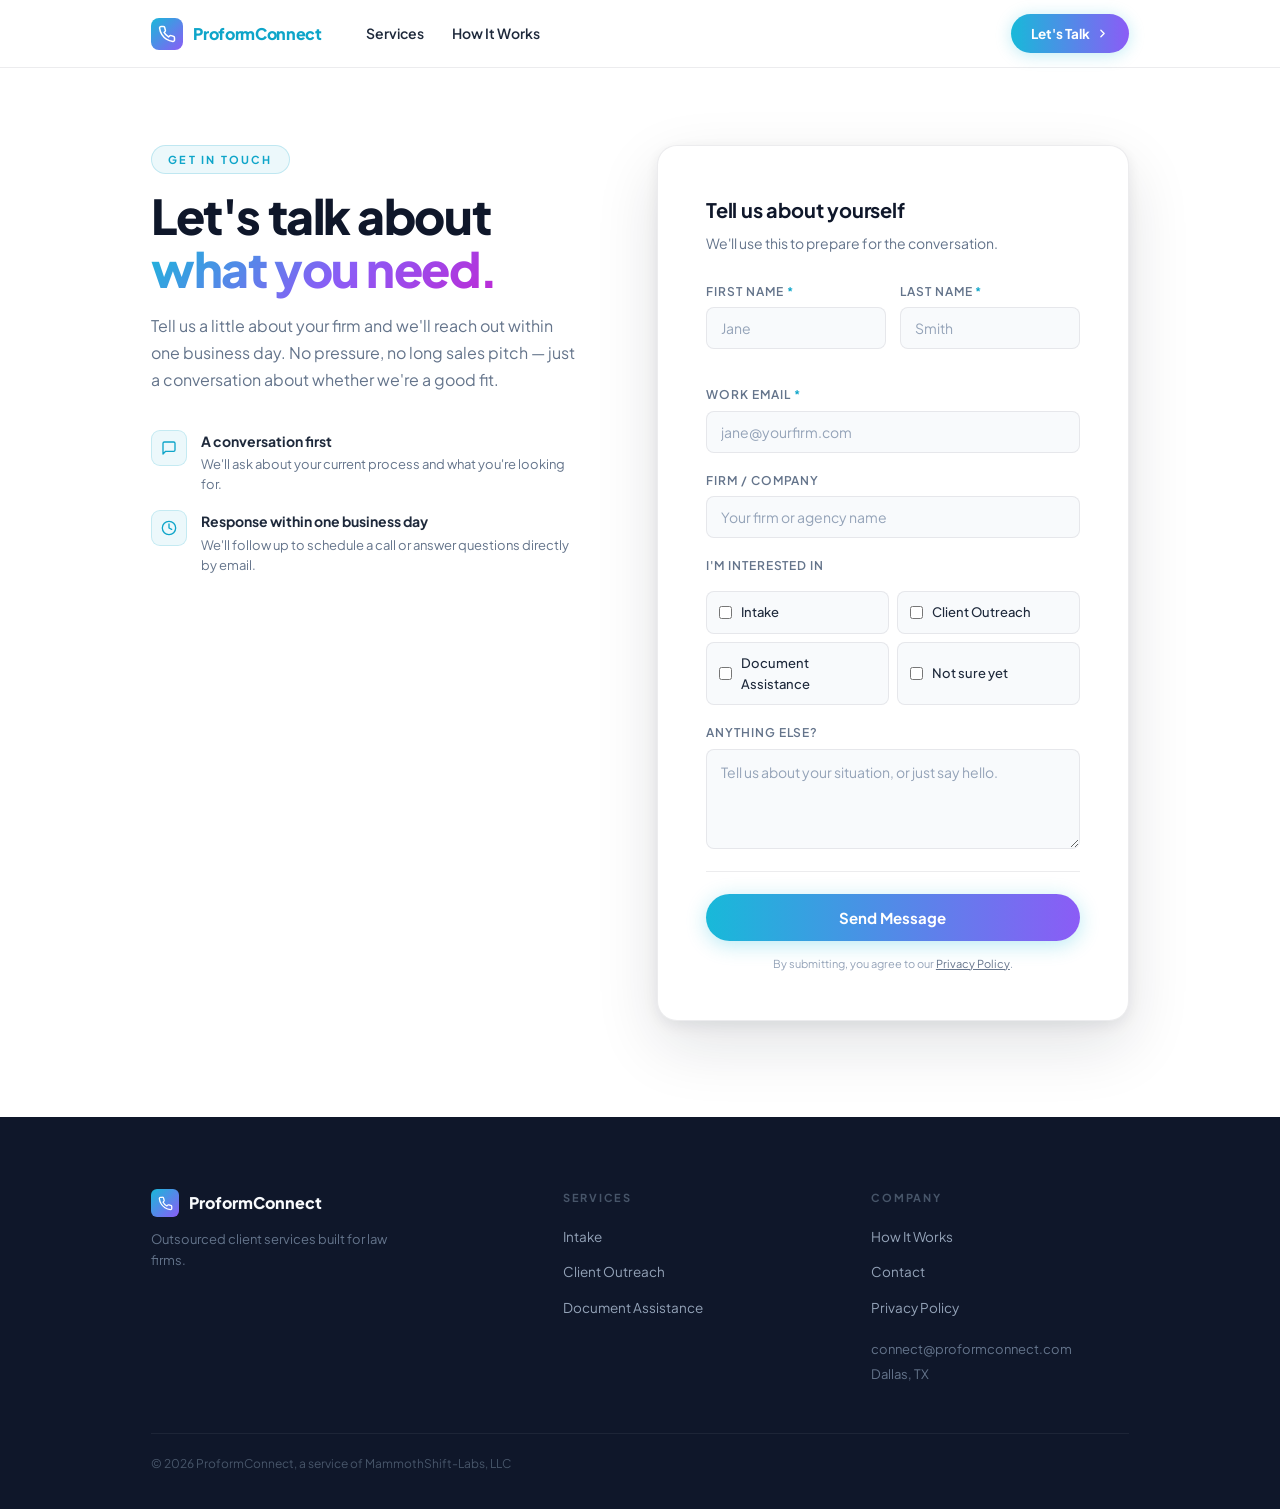
==== v3/contact.html @ fbe4a2fa "initial commit: ProformConnect website v1, v2, and v3 Three versions of the ProformConnect marketing" ====
<!DOCTYPE html>
<html lang="en">
<head>
  <meta charset="UTF-8">
  <meta name="viewport" content="width=device-width, initial-scale=1.0">
  <meta name="description" content="Talk to us about outsourced intake, client outreach, or document assistance for your firm.">
  <meta property="og:type" content="website">
  <meta property="og:title" content="Let's Talk | ProformConnect">
  <meta property="og:description" content="Talk to us about outsourced intake, client outreach, or document assistance for your firm.">
  <link rel="icon" href="img/favicon.png" type="image/png">
  <title>Let's Talk | ProformConnect</title>
  <link rel="preconnect" href="https://fonts.googleapis.com">
  <link rel="preconnect" href="https://fonts.gstatic.com" crossorigin>
  <link href="https://fonts.googleapis.com/css2?family=Plus+Jakarta+Sans:wght@300;400;500;600;700;800&display=swap" rel="stylesheet">
  <link rel="stylesheet" href="css/main.css">
</head>
<body>


<!-- NAV -->
<nav class="nav" id="nav">
  <div class="nav__inner">

    <a href="index.html" class="nav__logo">
      <div class="nav__logo-icon">
        <svg viewBox="0 0 24 24"><path d="M22 16.92v3a2 2 0 0 1-2.18 2 19.79 19.79 0 0 1-8.63-3.07 19.5 19.5 0 0 1-6-6 19.79 19.79 0 0 1-3.07-8.67A2 2 0 0 1 4.11 2h3a2 2 0 0 1 2 1.72 12.84 12.84 0 0 0 .7 2.81 2 2 0 0 1-.45 2.11L8.09 9.91a16 16 0 0 0 6 6l1.27-1.27a2 2 0 0 1 2.11-.45 12.84 12.84 0 0 0 2.81.7A2 2 0 0 1 22 16.92z"/></svg>
      </div>
      ProformConnect
    </a>

    <ul class="nav__links">
      <li><a class="nav__link" href="index.html#services">Services</a></li>
      <li><a class="nav__link" href="index.html#how">How It Works</a></li>
    </ul>

    <a href="contact.html" class="nav__cta">
      Let's Talk
      <svg width="13" height="13" viewBox="0 0 24 24" fill="none" stroke="currentColor" stroke-width="2.5" stroke-linecap="round" stroke-linejoin="round"><polyline points="9 18 15 12 9 6"/></svg>
    </a>

    <button class="nav__burger" id="burger" aria-label="Menu">
      <span></span><span></span><span></span>
    </button>

  </div>

  <div class="nav__mobile" id="mobile-nav">
    <a href="index.html#services">Services</a>
    <a href="index.html#how">How It Works</a>
    <a href="contact.html" style="color:var(--cyan); font-weight:700;">Let's Talk</a>
  </div>
</nav>


<!-- CONTACT -->
<div class="contact-page">
  <div class="wrap">
    <div class="contact-grid">

      <div class="anim">
        <div class="contact-left__eyebrow">Get in Touch</div>
        <h1 class="contact-left__headline">
          Let's talk about<br>
          <span class="grad">what you need.</span>
        </h1>
        <p class="contact-left__sub">
          Tell us a little about your firm and we'll reach out within one business day. No pressure, no long sales pitch &mdash; just a conversation about whether we're a good fit.
        </p>

        <ul class="expect-list">
          <li class="expect-item">
            <div class="expect-item__icon">
              <svg width="16" height="16" viewBox="0 0 24 24" fill="none" stroke="#0ea5c9" stroke-width="2" stroke-linecap="round" stroke-linejoin="round"><path d="M21 15a2 2 0 01-2 2H7l-4 4V5a2 2 0 012-2h14a2 2 0 012 2z"/></svg>
            </div>
            <div>
              <div class="expect-item__title">A conversation first</div>
              <div class="expect-item__desc">We'll ask about your current process and what you're looking for.</div>
            </div>
          </li>
          <li class="expect-item">
            <div class="expect-item__icon">
              <svg width="16" height="16" viewBox="0 0 24 24" fill="none" stroke="#0ea5c9" stroke-width="2" stroke-linecap="round" stroke-linejoin="round"><circle cx="12" cy="12" r="10"/><polyline points="12 6 12 12 16 14"/></svg>
            </div>
            <div>
              <div class="expect-item__title">Response within one business day</div>
              <div class="expect-item__desc">We'll follow up to schedule a call or answer questions directly by email.</div>
            </div>
          </li>
        </ul>
      </div>

      <div class="form-card anim d2">
        <div class="form-card__title">Tell us about yourself</div>
        <div class="form-card__sub">We'll use this to prepare for the conversation.</div>

        <form id="contactForm">

          <div class="form-group form-group--row">
            <div class="form-group">
              <label class="form-label" for="fname">First Name <span>*</span></label>
              <input class="form-input" type="text" id="fname" name="first_name" placeholder="Jane" required>
            </div>
            <div class="form-group">
              <label class="form-label" for="lname">Last Name <span>*</span></label>
              <input class="form-input" type="text" id="lname" name="last_name" placeholder="Smith" required>
            </div>
          </div>

          <div class="form-group">
            <label class="form-label" for="email">Work Email <span>*</span></label>
            <input class="form-input" type="email" id="email" name="email" placeholder="jane@yourfirm.com" required>
          </div>

          <div class="form-group">
            <label class="form-label" for="org">Firm / Company</label>
            <input class="form-input" type="text" id="org" name="organization" placeholder="Your firm or agency name">
          </div>

          <div class="form-group">
            <div class="form-label" style="margin-bottom:10px;">I'm interested in</div>
            <div class="interest-grid">
              <div class="interest-item">
                <input type="checkbox" id="int-intake" name="interest" value="intake">
                <label for="int-intake">Intake</label>
              </div>
              <div class="interest-item">
                <input type="checkbox" id="int-outreach" name="interest" value="client-outreach">
                <label for="int-outreach">Client Outreach</label>
              </div>
              <div class="interest-item">
                <input type="checkbox" id="int-docs" name="interest" value="document-assistance">
                <label for="int-docs">Document Assistance</label>
              </div>
              <div class="interest-item">
                <input type="checkbox" id="int-other" name="interest" value="not-sure">
                <label for="int-other">Not sure yet</label>
              </div>
            </div>
          </div>

          <div class="form-group">
            <label class="form-label" for="message">Anything else?</label>
            <textarea class="form-textarea" id="message" name="message" placeholder="Tell us about your situation, or just say hello."></textarea>
          </div>

          <div class="form-divider"></div>

          <button type="submit" class="form-submit">
            Send Message
          </button>

          <p class="form-legal">
            By submitting, you agree to our <a href="privacy.html">Privacy Policy</a>.
          </p>

        </form>
      </div>

    </div>
  </div>
</div>


<!-- FOOTER -->
<footer>
  <div class="wrap">
    <div class="footer__grid">

      <div>
        <div class="footer__brand">
          <div class="footer__logo">
            <div class="footer__logo-icon">
              <svg viewBox="0 0 24 24"><path d="M22 16.92v3a2 2 0 0 1-2.18 2 19.79 19.79 0 0 1-8.63-3.07 19.5 19.5 0 0 1-6-6 19.79 19.79 0 0 1-3.07-8.67A2 2 0 0 1 4.11 2h3a2 2 0 0 1 2 1.72 12.84 12.84 0 0 0 .7 2.81 2 2 0 0 1-.45 2.11L8.09 9.91a16 16 0 0 0 6 6l1.27-1.27a2 2 0 0 1 2.11-.45 12.84 12.84 0 0 0 2.81.7A2 2 0 0 1 22 16.92z"/></svg>
            </div>
            ProformConnect
          </div>
          <p class="footer__tagline">Outsourced client services built for law firms.</p>
        </div>
      </div>

      <div>
        <div class="footer__col-title">Services</div>
        <ul class="footer__links">
          <li><a href="index.html#services">Intake</a></li>
          <li><a href="index.html#services">Client Outreach</a></li>
          <li><a href="index.html#services">Document Assistance</a></li>
        </ul>
      </div>

      <div>
        <div class="footer__col-title">Company</div>
        <ul class="footer__links">
          <li><a href="index.html#how">How It Works</a></li>
          <li><a href="contact.html">Contact</a></li>
          <li><a href="privacy.html">Privacy Policy</a></li>
        </ul>
        <div style="margin-top:20px; font-size:13px; color:#64748b;">
          <div>connect@proformconnect.com</div>
          <div style="margin-top:4px;">Dallas, TX</div>
        </div>
      </div>

    </div>

    <div class="footer__bottom">
      <span>&copy; 2026 ProformConnect, a service of MammothShift-Labs, LLC</span>
    </div>
  </div>
</footer>

<script src="js/main.js"></script>

<script>
document.getElementById('contactForm').addEventListener('submit', async (e) => {
  e.preventDefault();

  const form = e.target;
  const submitBtn = form.querySelector('button[type="submit"]');
  const originalText = submitBtn.textContent;

  submitBtn.disabled = true;
  submitBtn.textContent = 'Sending...';

  const firstName = document.getElementById('fname').value.trim();
  const lastName = document.getElementById('lname').value.trim();
  const email = document.getElementById('email').value.trim();
  const organization = document.getElementById('org').value.trim();
  const message = document.getElementById('message').value.trim();

  const interests = Array.from(document.querySelectorAll('input[name="interest"]:checked'))
    .map(cb => cb.value)
    .join(', ');

  const fullMessage = [
    message,
    interests ? `\nInterested in: ${interests}` : ''
  ].filter(Boolean).join('');

  try {
    const response = await fetch('https://contactus.api.mammothshift-labs.com/api/contact', {
      method: 'POST',
      headers: { 'Content-Type': 'application/json' },
      mode: 'cors',
      body: JSON.stringify({
        name: `${firstName} ${lastName}`,
        email: email,
        company: organization || undefined,
        message: fullMessage,
        site: 'proformconnect.com'
      })
    });

    const data = await response.json();

    if (data.success) {
      window.location.href = 'thank-you.html';
    } else {
      alert('Error sending message: ' + (data.error || 'Unknown error'));
    }
  } catch (err) {
    alert('Error sending message: ' + err.message);
  } finally {
    submitBtn.disabled = false;
    submitBtn.textContent = originalText;
  }
});
</script>

</body>
</html>
---- v3/css/main.css ----
:root {
  --bg:          #ffffff;
  --bg-soft:     #f8fafc;
  --bg-raised:   #f1f5f9;
  --fg:          #0f172a;
  --fg-2:        #1e293b;
  --muted:       #64748b;
  --muted-2:     #94a3b8;
  --cyan:        #0ea5c9;
  --cyan-mid:    #18b9d9;
  --violet:      #7c3aed;
  --violet-mid:  #8b5cf6;
  --magenta:     #c026d3;
  --border:      rgba(15,23,42,0.08);
  --border-soft: rgba(15,23,42,0.05);
  --shadow-sm:   0 1px 4px rgba(15,23,42,0.06), 0 4px 16px rgba(15,23,42,0.06);
  --shadow-md:   0 2px 8px rgba(15,23,42,0.07), 0 12px 40px rgba(15,23,42,0.09);
  --shadow-lg:   0 4px 16px rgba(15,23,42,0.08), 0 24px 64px rgba(15,23,42,0.12);
  --radius:      20px;
  --radius-sm:   10px;
  --pad:         clamp(24px,4vw,64px);
  --gap:         clamp(16px,2vw,28px);
  --nav-h:       68px;
}

*, *::before, *::after { margin: 0; padding: 0; box-sizing: border-box; }
html { scroll-behavior: smooth; }

body {
  font-family: 'Plus Jakarta Sans', -apple-system, 'Segoe UI', sans-serif;
  font-size: 16px;
  line-height: 1.6;
  color: var(--fg);
  background: var(--bg);
  -webkit-font-smoothing: antialiased;
}

/* ── Utilities ─────────────────────────────────── */
.grad {
  background: linear-gradient(135deg, var(--cyan-mid) 0%, var(--violet-mid) 55%, var(--magenta) 100%);
  -webkit-background-clip: text;
  -webkit-text-fill-color: transparent;
  background-clip: text;
  padding-bottom: 0.1em;
  padding-right: 0.05em;
}
.wrap { max-width: 1080px; margin: 0 auto; padding: 0 var(--pad); }
.section-label { display: flex; align-items: center; gap: 12px; margin-bottom: 20px; }
.section-label span:first-child { font-size: 11px; font-weight: 700; text-transform: uppercase; letter-spacing: 0.16em; color: var(--muted); white-space: nowrap; }
.section-label span:last-child { flex: 1; height: 1px; background: var(--border); }

@keyframes fadeUp { from { opacity: 0; transform: translateY(16px); } to { opacity: 1; transform: translateY(0); } }
.anim { opacity: 0; animation: fadeUp 0.6s cubic-bezier(0.22,1,0.36,1) forwards; }
.d1{animation-delay:.1s} .d2{animation-delay:.2s} .d3{animation-delay:.3s}
.d4{animation-delay:.4s} .d5{animation-delay:.5s} .d6{animation-delay:.6s}


/* ══════════════════════════════════════════════════
   NAV
══════════════════════════════════════════════════ */
.nav {
  position: fixed;
  top: 0; left: 0; right: 0;
  height: var(--nav-h);
  z-index: 100;
  border-bottom: 1px solid var(--border);
  transition: box-shadow 0.3s;
}
.nav::before {
  content: '';
  position: absolute; inset: 0;
  background: rgba(255,255,255,0.92);
  backdrop-filter: blur(16px);
  z-index: -1;
}
.nav.scrolled { box-shadow: var(--shadow-sm); }

.nav__inner {
  max-width: 1080px;
  margin: 0 auto;
  padding: 0 var(--pad);
  height: 100%;
  display: flex;
  align-items: center;
  gap: 0;
}

.nav__logo {
  display: flex; align-items: center; gap: 10px;
  text-decoration: none; color: var(--cyan);
  font-size: 16px; font-weight: 800; letter-spacing: -0.02em;
  flex-shrink: 0; margin-right: 32px;
}
.nav__logo-icon {
  width: 32px; height: 32px;
  display: flex; align-items: center; justify-content: center;
  background: linear-gradient(135deg, var(--cyan-mid), var(--violet-mid));
  border-radius: 8px;
}
.nav__logo-icon svg { width: 18px; height: 18px; stroke: #fff; fill: none; stroke-width: 2; stroke-linecap: round; stroke-linejoin: round; }

.nav__links {
  display: flex;
  align-items: center;
  gap: 4px;
  flex: 1;
  list-style: none;
}

.nav__link {
  display: flex; align-items: center; gap: 5px;
  padding: 8px 12px;
  font-size: 14px; font-weight: 600;
  color: var(--fg-2);
  text-decoration: none;
  border-radius: 8px;
  transition: background 0.15s, color 0.15s;
  cursor: pointer;
  white-space: nowrap;
  background: none; border: none; font-family: inherit;
}
.nav__link:hover { background: var(--bg-raised); color: var(--fg); }

.nav__cta {
  display: inline-flex; align-items: center; gap: 6px;
  margin-left: auto;
  padding: 9px 20px;
  background: linear-gradient(90deg, var(--cyan-mid), var(--violet-mid));
  color: #fff;
  font-size: 13.5px; font-weight: 700;
  border-radius: 100px;
  text-decoration: none;
  box-shadow: 0 2px 16px rgba(24,185,217,0.28);
  transition: box-shadow 0.2s, transform 0.2s;
  white-space: nowrap;
}
.nav__cta:hover { box-shadow: 0 4px 24px rgba(24,185,217,0.42); transform: translateY(-1px); }

.nav__burger {
  display: none;
  margin-left: auto;
  flex-direction: column; gap: 5px; cursor: pointer;
  background: none; border: none; padding: 8px;
}
.nav__burger span { display: block; width: 22px; height: 2px; background: var(--fg); border-radius: 2px; transition: all 0.2s; }

.nav__mobile {
  display: none;
  position: absolute;
  top: var(--nav-h); left: 0; right: 0;
  background: var(--bg);
  border-bottom: 1px solid var(--border);
  box-shadow: var(--shadow-md);
  padding: 16px var(--pad);
}
.nav__mobile a { display: block; padding: 10px 0; font-size: 15px; font-weight: 500; color: var(--fg-2); text-decoration: none; border-bottom: 1px solid var(--border-soft); }
.nav__mobile a:last-child { border: none; }

@media (max-width: 800px) {
  .nav__links, .nav__cta { display: none; }
  .nav__burger { display: flex; }
  .nav__mobile.open { display: block; }
}


/* ══════════════════════════════════════════════════
   HERO
══════════════════════════════════════════════════ */
.hero {
  padding-top: calc(var(--nav-h) + clamp(56px,8vw,96px));
  padding-bottom: clamp(56px,7vw,88px);
  text-align: center;
  background: var(--bg);
  position: relative;
  overflow: hidden;
}
.hero::before {
  content: '';
  position: absolute; inset: 0;
  background:
    radial-gradient(ellipse 800px 500px at 20% 0%,   rgba(24,185,217,0.07) 0%, transparent 65%),
    radial-gradient(ellipse 600px 400px at 80% 100%, rgba(139,92,246,0.06) 0%, transparent 65%);
  pointer-events: none;
}

.hero__eyebrow {
  display: inline-flex; align-items: center; gap: 8px;
  font-size: 11px; font-weight: 700; text-transform: uppercase; letter-spacing: 0.2em;
  color: var(--cyan);
  background: rgba(14,165,201,0.08);
  border: 1px solid rgba(14,165,201,0.2);
  border-radius: 100px; padding: 5px 16px;
  margin-bottom: 24px;
}
.hero__eyebrow::before { content: ''; width: 6px; height: 6px; border-radius: 50%; background: var(--cyan); flex-shrink: 0; }

.hero__headline {
  font-size: clamp(38px,6.5vw,72px);
  font-weight: 800; letter-spacing: -0.035em; line-height: 1.06;
  margin-bottom: 22px; position: relative;
}

.hero__sub {
  font-size: clamp(16px,2vw,20px);
  color: var(--muted); max-width: 580px; margin: 0 auto 36px; line-height: 1.65;
}

.hero__actions { display: flex; align-items: center; justify-content: center; gap: 14px; flex-wrap: wrap; }

.btn-primary {
  display: inline-flex; align-items: center; gap: 7px;
  padding: 14px 30px;
  background: linear-gradient(90deg, var(--cyan-mid), var(--violet-mid));
  color: #fff; font-size: 15px; font-weight: 700;
  border-radius: 100px; text-decoration: none;
  box-shadow: 0 4px 20px rgba(24,185,217,0.32);
  transition: box-shadow 0.2s, transform 0.2s;
  border: none; cursor: pointer; font-family: inherit;
}
.btn-primary:hover { box-shadow: 0 6px 28px rgba(24,185,217,0.48); transform: translateY(-2px); }

.btn-ghost {
  display: inline-flex; align-items: center; gap: 7px;
  padding: 13px 28px;
  background: transparent;
  border: 1.5px solid var(--border);
  color: var(--fg-2); font-size: 15px; font-weight: 600;
  border-radius: 100px; text-decoration: none;
  transition: border-color 0.2s, background 0.2s;
}
.btn-ghost:hover { border-color: var(--cyan); background: rgba(14,165,201,0.04); }


/* ══════════════════════════════════════════════════
   SERVICES
══════════════════════════════════════════════════ */
.services { padding: clamp(64px,8vw,96px) 0; background: var(--bg-soft); }

.services__headline {
  font-size: clamp(26px,4vw,44px); font-weight: 700;
  letter-spacing: -0.02em; line-height: 1.14;
  margin-bottom: 12px;
}

.services__sub {
  font-size: clamp(15px,1.5vw,18px);
  color: var(--muted); line-height: 1.6;
  max-width: 600px; margin-bottom: 40px;
}

.services__grid {
  display: grid;
  grid-template-columns: repeat(3, 1fr);
  gap: var(--gap);
}

@media (max-width: 800px) {
  .services__grid { grid-template-columns: 1fr; }
}

.svc-card {
  background: var(--bg);
  border: 1px solid var(--border);
  border-radius: var(--radius);
  padding: clamp(28px,3vw,40px);
  display: flex;
  flex-direction: column;
  gap: 16px;
  transition: box-shadow 0.3s, transform 0.3s;
}
.svc-card:hover {
  box-shadow: var(--shadow-md);
  transform: translateY(-4px);
}

.svc-card__icon {
  width: 48px; height: 48px;
  display: flex; align-items: center; justify-content: center;
  background: rgba(14,165,201,0.08);
  border: 1px solid rgba(14,165,201,0.15);
  border-radius: 12px;
}
.svc-card__icon svg { width: 24px; height: 24px; stroke: var(--cyan); fill: none; stroke-width: 1.5; stroke-linecap: round; stroke-linejoin: round; }

.svc-card__title {
  font-size: clamp(18px,1.8vw,22px);
  font-weight: 700;
  letter-spacing: -0.01em;
}

.svc-card__body {
  font-size: 14.5px;
  color: var(--muted);
  line-height: 1.7;
  flex: 1;
}


/* ══════════════════════════════════════════════════
   HOW IT WORKS
══════════════════════════════════════════════════ */
.how {
  padding: clamp(64px,8vw,96px) 0;
}

.how__headline {
  font-size: clamp(26px,4vw,44px); font-weight: 700;
  letter-spacing: -0.02em; line-height: 1.14;
  margin-bottom: 48px;
}

.how__grid {
  display: grid;
  grid-template-columns: repeat(3, 1fr);
  gap: var(--gap);
  position: relative;
}

@media (max-width: 800px) {
  .how__grid { grid-template-columns: 1fr; }
}

.how-step {
  position: relative;
  padding: clamp(28px,3vw,40px);
  border: 1px solid var(--border);
  border-radius: var(--radius);
  background: var(--bg);
  transition: box-shadow 0.3s;
}
.how-step:hover { box-shadow: var(--shadow-sm); }

.how-step__num {
  width: 40px; height: 40px;
  display: flex; align-items: center; justify-content: center;
  background: linear-gradient(135deg, var(--cyan-mid), var(--violet-mid));
  color: #fff;
  font-size: 16px; font-weight: 800;
  border-radius: 50%;
  margin-bottom: 20px;
}

.how-step__connector {
  display: none;
}

@media (min-width: 801px) {
  .how-step__connector {
    display: block;
    position: absolute;
    top: 48px;
    right: -14px;
    width: 28px;
    height: 2px;
    background: linear-gradient(90deg, var(--cyan-mid), var(--violet-mid));
    z-index: 1;
  }
  .how-step__connector::after {
    content: '';
    position: absolute;
    right: -2px; top: -3px;
    width: 8px; height: 8px;
    border-radius: 50%;
    background: var(--violet-mid);
  }
}

.how-step__title {
  font-size: 17px; font-weight: 700;
  margin-bottom: 10px;
}

.how-step__body {
  font-size: 14.5px;
  color: var(--muted);
  line-height: 1.65;
}


/* ══════════════════════════════════════════════════
   LAWFABRIC
══════════════════════════════════════════════════ */
.lawfabric {
  padding: clamp(64px,8vw,96px) 0;
  background: var(--bg-soft);
}

.lf-card {
  display: grid;
  grid-template-columns: 1fr 1fr;
  gap: clamp(32px,4vw,56px);
  align-items: center;
  background: var(--bg);
  border: 1px solid var(--border);
  border-radius: var(--radius);
  padding: clamp(32px,4vw,56px);
  box-shadow: var(--shadow-sm);
}

@media (max-width: 800px) {
  .lf-card { grid-template-columns: 1fr; }
}

.lf-badge {
  display: inline-flex;
  align-items: center;
  gap: 6px;
  font-size: 11px;
  font-weight: 700;
  text-transform: uppercase;
  letter-spacing: 0.14em;
  color: var(--violet);
  background: rgba(124,58,237,0.08);
  border: 1px solid rgba(124,58,237,0.2);
  border-radius: 100px;
  padding: 4px 14px;
  margin-bottom: 16px;
}

.lf-card__headline {
  font-size: clamp(24px,3vw,36px);
  font-weight: 700;
  letter-spacing: -0.02em;
  line-height: 1.15;
  margin-bottom: 16px;
}

.lf-card__body {
  font-size: 15px;
  color: var(--muted);
  line-height: 1.65;
  margin-bottom: 12px;
}

.lf-card__link {
  font-size: 14px; font-weight: 600;
  color: var(--violet);
  text-decoration: none;
  display: inline-flex; align-items: center; gap: 5px;
  margin-top: 8px;
}
.lf-card__link:hover { text-decoration: underline; }

.lf-card__features {
  display: flex;
  flex-direction: column;
  gap: 12px;
}

.lf-feature {
  display: flex; align-items: center; gap: 14px;
  padding: 14px 18px;
  border: 1px solid var(--border);
  border-radius: var(--radius-sm);
  background: var(--bg-soft);
  transition: box-shadow 0.2s;
}
.lf-feature:hover { box-shadow: var(--shadow-sm); }

.lf-feature__icon {
  width: 36px; height: 36px;
  display: flex; align-items: center; justify-content: center;
  background: rgba(14,165,201,0.08);
  border-radius: 8px;
  flex-shrink: 0;
}
.lf-feature__icon svg { width: 18px; height: 18px; stroke: var(--cyan); fill: none; stroke-width: 1.5; stroke-linecap: round; stroke-linejoin: round; }

.lf-feature__name { font-size: 14px; font-weight: 700; }
.lf-feature__desc { font-size: 12px; color: var(--muted); margin-top: 2px; }


/* ══════════════════════════════════════════════════
   CONTACT PAGE
══════════════════════════════════════════════════ */
.contact-page {
  padding-top: calc(var(--nav-h) + clamp(48px,6vw,80px));
  padding-bottom: clamp(64px,8vw,96px);
  background: var(--bg);
  min-height: 100vh;
}

.contact-grid {
  display: grid;
  grid-template-columns: 1fr 1.1fr;
  gap: clamp(48px,6vw,80px);
  align-items: start;
}

.contact-left__eyebrow {
  display: inline-flex; align-items: center; gap: 8px;
  font-size: 11px; font-weight: 700; text-transform: uppercase; letter-spacing: 0.2em;
  color: var(--cyan);
  background: rgba(14,165,201,0.08);
  border: 1px solid rgba(14,165,201,0.2);
  border-radius: 100px; padding: 5px 16px;
  margin-bottom: 16px;
}
.contact-left__headline {
  font-size: clamp(28px,4vw,48px); font-weight: 800;
  letter-spacing: -0.03em; line-height: 1.1; margin-bottom: 16px;
}
.contact-left__sub {
  font-size: 16px; color: var(--muted); line-height: 1.7; margin-bottom: 36px;
}

.expect-list { list-style: none; display: flex; flex-direction: column; gap: 16px; }
.expect-item { display: flex; align-items: flex-start; gap: 14px; }
.expect-item__icon {
  width: 36px; height: 36px; border-radius: 9px; flex-shrink: 0;
  background: rgba(14,165,201,0.08); border: 1px solid rgba(14,165,201,0.18);
  display: flex; align-items: center; justify-content: center;
}
.expect-item__title { font-size: 14px; font-weight: 700; color: var(--fg-2); margin-bottom: 2px; }
.expect-item__desc { font-size: 13px; color: var(--muted); line-height: 1.55; }

.form-card {
  background: var(--bg);
  border: 1px solid var(--border);
  border-radius: var(--radius);
  box-shadow: var(--shadow-lg);
  padding: clamp(28px,4vw,48px);
}

.form-card__title { font-size: 20px; font-weight: 700; letter-spacing: -0.01em; margin-bottom: 6px; }
.form-card__sub { font-size: 14px; color: var(--muted); margin-bottom: 28px; }

.form-group { display: flex; flex-direction: column; gap: 6px; margin-bottom: 18px; }
.form-group--row { display: grid; grid-template-columns: 1fr 1fr; gap: 14px; }

.form-label {
  font-size: 12px; font-weight: 600;
  text-transform: uppercase; letter-spacing: 0.08em; color: var(--muted);
}
.form-label span { color: var(--cyan); }

.form-input, .form-select, .form-textarea {
  width: 100%;
  padding: 11px 14px;
  font-size: 14px; font-family: inherit;
  color: var(--fg); background: var(--bg-soft);
  border: 1.5px solid var(--border);
  border-radius: 8px;
  transition: border-color 0.15s, box-shadow 0.15s;
  outline: none;
  appearance: none;
}
.form-input:focus, .form-select:focus, .form-textarea:focus {
  border-color: var(--cyan);
  box-shadow: 0 0 0 3px rgba(14,165,201,0.1);
}
.form-input::placeholder, .form-textarea::placeholder { color: var(--muted-2); }
.form-textarea { min-height: 100px; resize: vertical; line-height: 1.6; }

.interest-grid { display: grid; grid-template-columns: 1fr 1fr; gap: 8px; }
.interest-item {
  display: flex; align-items: center; gap: 9px;
  padding: 10px 12px;
  background: var(--bg-soft); border: 1.5px solid var(--border);
  border-radius: 8px; cursor: pointer;
  transition: border-color 0.15s, background 0.15s;
}
.interest-item:has(input:checked) {
  border-color: var(--cyan); background: rgba(14,165,201,0.04);
}
.interest-item input { accent-color: var(--cyan); cursor: pointer; }
.interest-item label { font-size: 13px; font-weight: 500; color: var(--fg-2); cursor: pointer; }

.form-divider { height: 1px; background: var(--border); margin: 22px 0; }

.form-submit {
  width: 100%; padding: 14px;
  background: linear-gradient(90deg, var(--cyan-mid), var(--violet-mid));
  color: #fff; font-size: 15px; font-weight: 700;
  border: none; border-radius: 100px; cursor: pointer;
  box-shadow: 0 4px 20px rgba(24,185,217,0.3);
  transition: box-shadow 0.2s, transform 0.2s;
  font-family: inherit;
}
.form-submit:hover { box-shadow: 0 6px 28px rgba(24,185,217,0.44); transform: translateY(-1px); }

.form-legal {
  font-size: 11px; color: var(--muted-2); text-align: center;
  margin-top: 14px; line-height: 1.6;
}
.form-legal a { color: var(--muted); text-decoration: underline; }

@media (max-width: 760px) {
  .contact-grid { grid-template-columns: 1fr; }
  .form-group--row { grid-template-columns: 1fr; }
  .interest-grid { grid-template-columns: 1fr; }
}


/* ══════════════════════════════════════════════════
   THANK YOU PAGE
══════════════════════════════════════════════════ */
.thank-you-page {
  padding-top: calc(var(--nav-h) + clamp(48px,6vw,80px));
  padding-bottom: clamp(64px,8vw,96px);
  background: var(--bg);
  min-height: 100vh;
  display: flex;
  align-items: center;
  justify-content: center;
}

.thank-you-content { text-align: center; max-width: 500px; }

.thank-you-icon {
  width: 64px; height: 64px;
  margin: 0 auto 28px;
  display: block;
}

.thank-you-headline {
  font-size: clamp(28px,4vw,48px);
  font-weight: 800;
  letter-spacing: -0.03em;
  line-height: 1.1;
  margin-bottom: 18px;
}

.thank-you-sub {
  font-size: 16px;
  color: var(--muted);
  line-height: 1.7;
  margin-bottom: 36px;
}

.thank-you-btn {
  display: inline-block;
  padding: 14px 32px;
  background: linear-gradient(90deg, var(--cyan-mid), var(--violet-mid));
  color: #fff;
  font-size: 15px;
  font-weight: 700;
  border: none;
  border-radius: 100px;
  cursor: pointer;
  box-shadow: 0 4px 20px rgba(24,185,217,0.3);
  transition: box-shadow 0.2s, transform 0.2s;
  text-decoration: none;
  font-family: inherit;
}
.thank-you-btn:hover {
  box-shadow: 0 6px 28px rgba(24,185,217,0.44);
  transform: translateY(-1px);
}


/* ══════════════════════════════════════════════════
   LEGAL PAGES (Privacy)
══════════════════════════════════════════════════ */
.legal-page {
  padding-top: calc(var(--nav-h) + clamp(40px,5vw,72px));
  padding-bottom: clamp(64px,8vw,96px);
  background: var(--bg);
}
.legal-inner { max-width: 760px; }

.legal-header { margin-bottom: 48px; padding-bottom: 28px; border-bottom: 1px solid var(--border); }
.legal-header h1 { font-size: clamp(28px,4vw,44px); font-weight: 800; letter-spacing: -0.03em; margin-bottom: 10px; }
.legal-header__meta { font-size: 13px; color: var(--muted); }

.legal-section { margin-bottom: 40px; }
.legal-section h2 {
  font-size: 20px; font-weight: 700; letter-spacing: -0.01em;
  margin-bottom: 14px;
  border-top: 2px solid var(--border);
  padding-top: 20px;
}
.legal-section p { font-size: 14px; color: var(--muted); line-height: 1.8; margin-bottom: 12px; }
.legal-section ul, .legal-section ol { margin: 0 0 12px 20px; }
.legal-section li { font-size: 14px; color: var(--muted); line-height: 1.7; margin-bottom: 5px; }
.legal-section strong { color: var(--fg-2); }
.legal-section a { color: var(--cyan); }


/* ══════════════════════════════════════════════════
   FOOTER
══════════════════════════════════════════════════ */
footer {
  background: #0f172a;
  color: #94a3b8;
  padding: clamp(48px,6vw,72px) 0 clamp(24px,3vw,36px);
}

.footer__grid {
  display: grid;
  grid-template-columns: 1.4fr 1fr 1fr;
  gap: clamp(32px,4vw,56px);
  margin-bottom: clamp(32px,4vw,48px);
}

@media (max-width: 700px) {
  .footer__grid { grid-template-columns: 1fr; }
}

.footer__brand { margin-bottom: 14px; }
.footer__logo { display: flex; align-items: center; gap: 10px; font-size: 16px; font-weight: 800; color: #f8fafc; margin-bottom: 12px; }
.footer__logo-icon { width: 28px; height: 28px; display: flex; align-items: center; justify-content: center; background: linear-gradient(135deg, var(--cyan-mid), var(--violet-mid)); border-radius: 6px; }
.footer__logo-icon svg { width: 15px; height: 15px; stroke: #fff; fill: none; stroke-width: 2; stroke-linecap: round; stroke-linejoin: round; }
.footer__tagline { font-size: 13px; color: #64748b; line-height: 1.6; max-width: 240px; }

.footer__col-title { font-size: 11px; font-weight: 700; text-transform: uppercase; letter-spacing: 0.16em; color: #475569; margin-bottom: 16px; }

.footer__links { list-style: none; display: flex; flex-direction: column; gap: 10px; }
.footer__links a { font-size: 13.5px; color: #94a3b8; text-decoration: none; transition: color 0.15s; }
.footer__links a:hover { color: var(--cyan-mid); }

.footer__bottom {
  display: flex; justify-content: space-between; align-items: center;
  border-top: 1px solid rgba(255,255,255,0.06);
  padding-top: 20px;
  font-size: 12px; color: #475569;
}

@media (max-width: 500px) {
  .footer__bottom { flex-direction: column; gap: 8px; text-align: center; }
}
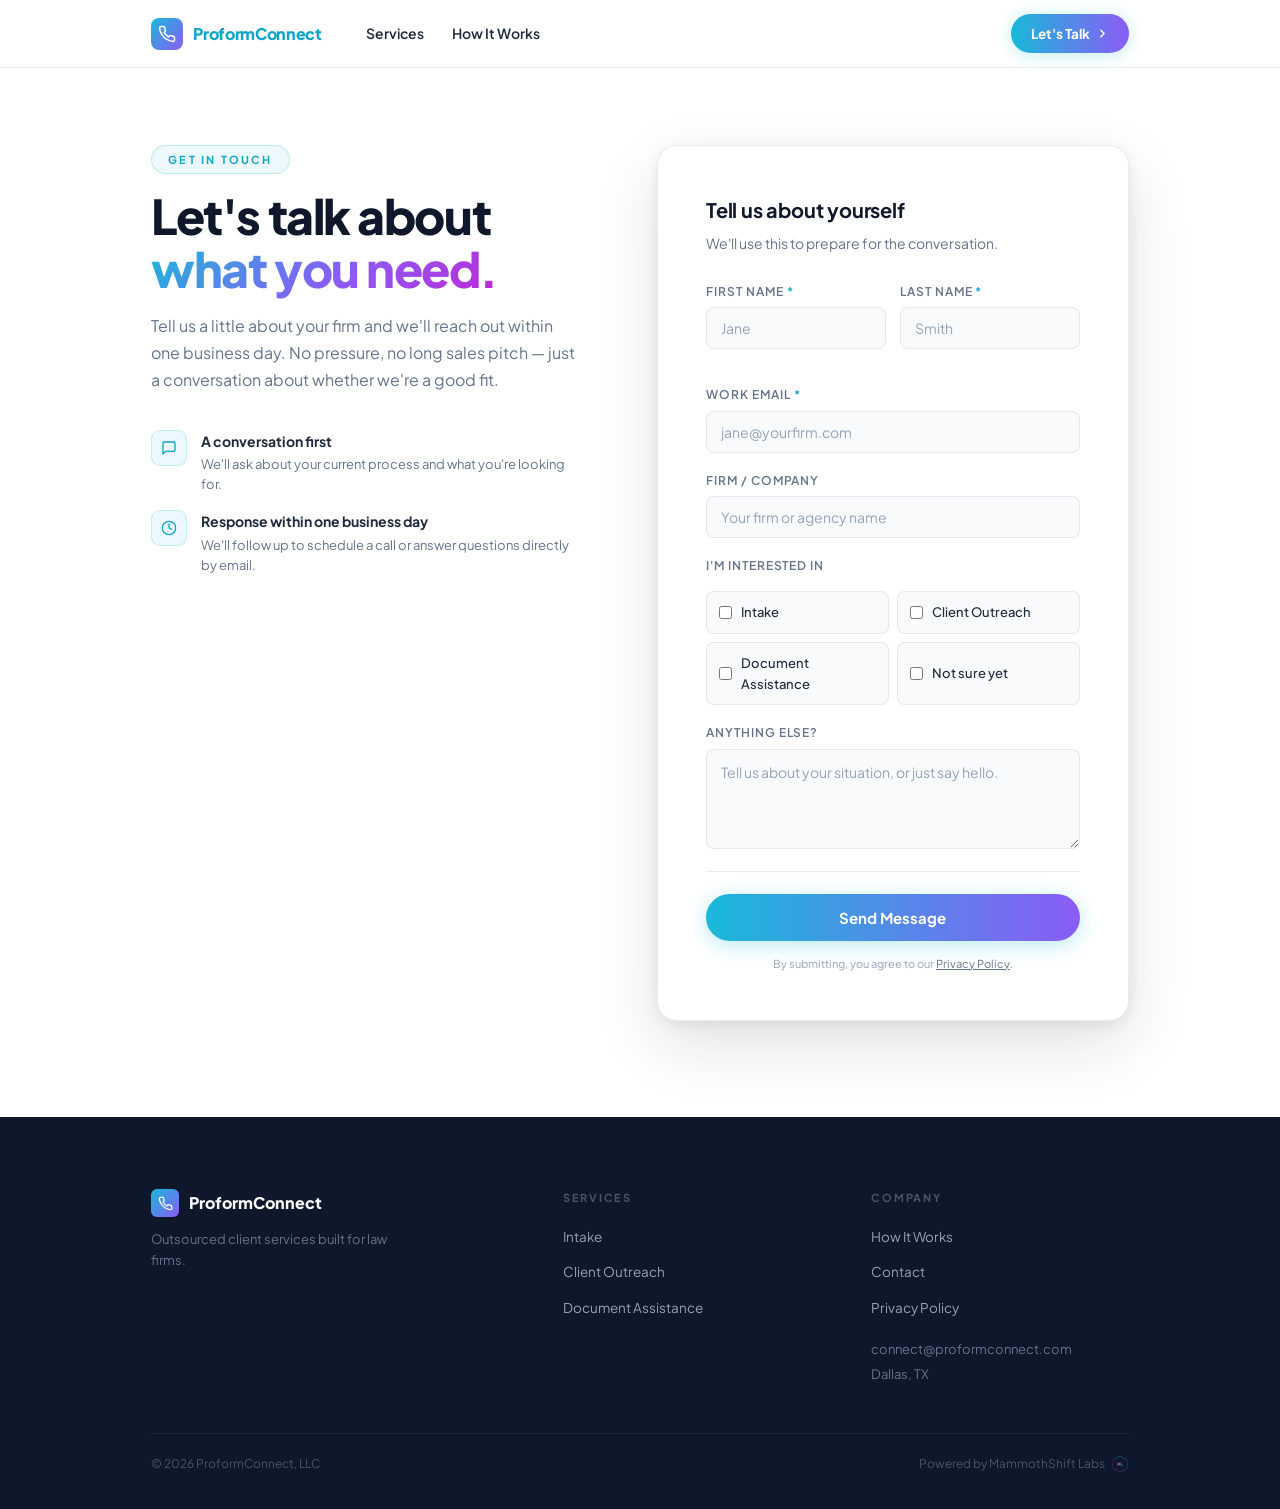
==== commit 5ab4aeb8: "update footer: split copyright and powered-by into two sections Left side shows ProformConnect, LLC " ====
--- a/v3/contact.html
+++ b/v3/contact.html
@@ -203,7 +203,11 @@
     </div>
 
     <div class="footer__bottom">
-      <span>&copy; 2026 ProformConnect, a service of MammothShift-Labs, LLC</span>
+      <span>&copy; 2026 ProformConnect, LLC</span>
+      <div class="footer__powered">
+        Powered by MammothShift Labs
+        <img src="img/mammothshift-labs.png" alt="MammothShift Labs">
+      </div>
     </div>
   </div>
 </footer>
--- a/v3/css/main.css
+++ b/v3/css/main.css
@@ -716,6 +716,18 @@
   font-size: 12px; color: #475569;
 }
 
+.footer__powered {
+  display: flex; align-items: center; gap: 6px;
+  font-size: 12px; color: #475569;
+}
+
+.footer__powered img {
+  height: 18px; width: auto; opacity: 0.5;
+  transition: opacity 0.2s;
+}
+
+.footer__powered:hover img { opacity: 0.8; }
+
 @media (max-width: 500px) {
   .footer__bottom { flex-direction: column; gap: 8px; text-align: center; }
 }
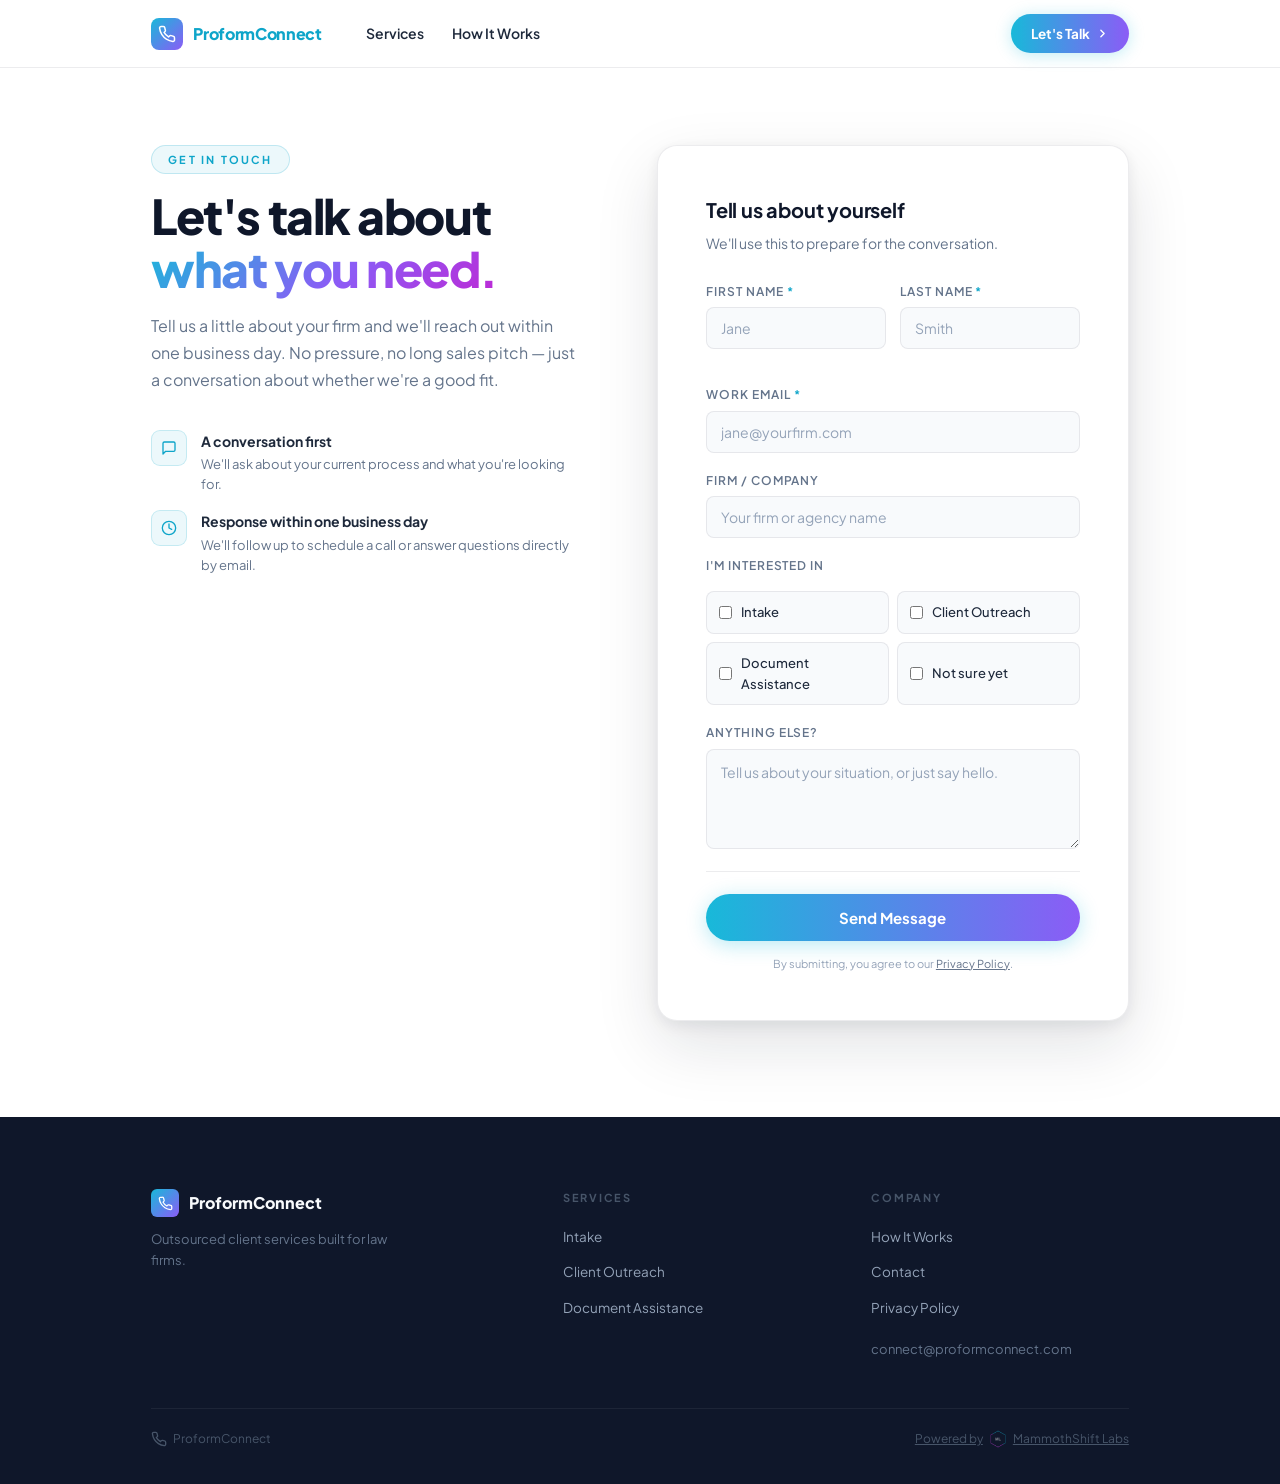
==== commit ded579ea: "feat: update footer — logo branding, powered-by link, remove Dallas TX Co-Authored-By: Claude Opus 4" ====
--- a/v3/contact.html
+++ b/v3/contact.html
@@ -196,18 +196,16 @@
         </ul>
         <div style="margin-top:20px; font-size:13px; color:#64748b;">
           <div>connect@proformconnect.com</div>
-          <div style="margin-top:4px;">Dallas, TX</div>
         </div>
       </div>
 
     </div>
 
     <div class="footer__bottom">
-      <span>&copy; 2026 ProformConnect, LLC</span>
-      <div class="footer__powered">
-        Powered by MammothShift Labs
-        <img src="img/mammothshift-labs.png" alt="MammothShift Labs">
-      </div>
+      <span style="display:inline-flex; align-items:center; gap:6px;"><svg width="16" height="16" viewBox="0 0 24 24" fill="none" stroke="currentColor" stroke-width="2"><path d="M22 16.92v3a2 2 0 0 1-2.18 2 19.79 19.79 0 0 1-8.63-3.07 19.5 19.5 0 0 1-6-6 19.79 19.79 0 0 1-3.07-8.67A2 2 0 0 1 4.11 2h3a2 2 0 0 1 2 1.72 12.84 12.84 0 0 0 .7 2.81 2 2 0 0 1-.45 2.11L8.09 9.91a16 16 0 0 0 6 6l1.27-1.27a2 2 0 0 1 2.11-.45 12.84 12.84 0 0 0 2.81.7A2 2 0 0 1 22 16.92z"/></svg> ProformConnect</span>
+      <a href="https://www.mammothshift-labs.com" target="_blank" rel="noopener" class="footer__powered">
+        Powered by <img src="img/mammothshift-labs.png" alt="MammothShift Labs"> MammothShift Labs
+      </a>
     </div>
   </div>
 </footer>
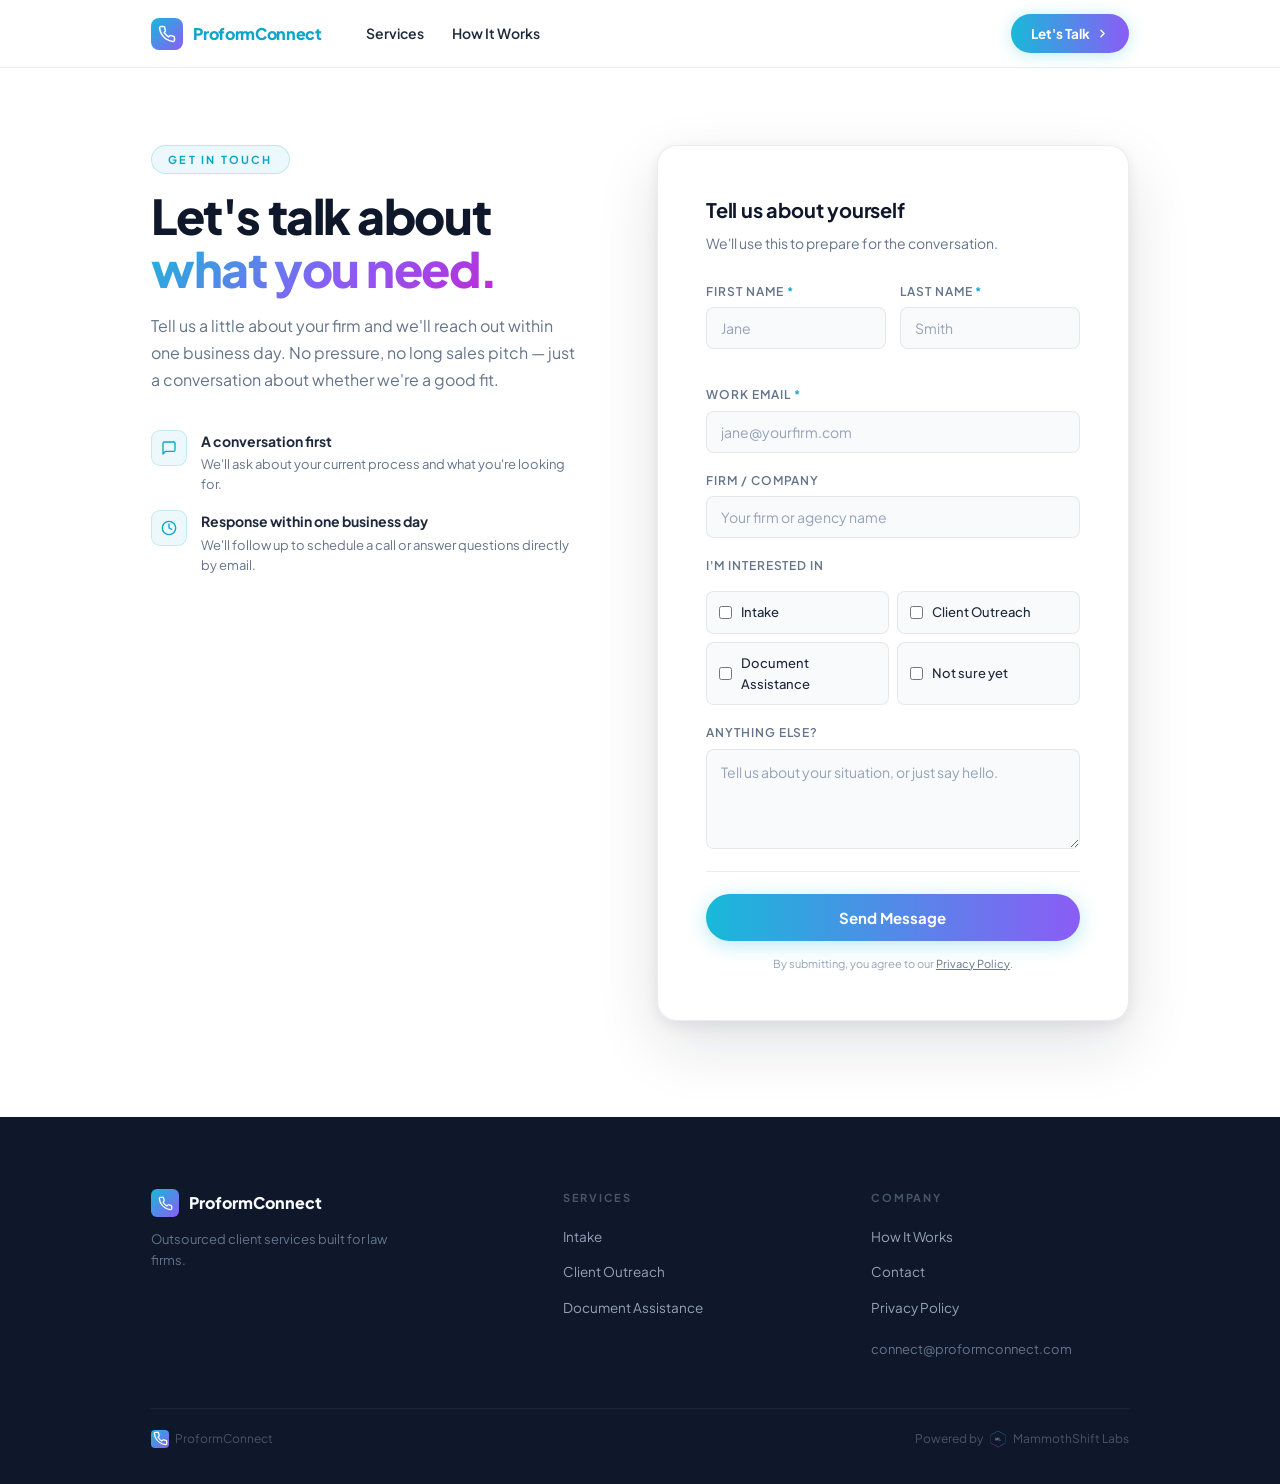
==== commit ba13d15d: "fix: use styled logo icon in footer bottom line, remove underline from powered-by link Co-Authored-B" ====
--- a/v3/contact.html
+++ b/v3/contact.html
@@ -202,7 +202,7 @@
     </div>
 
     <div class="footer__bottom">
-      <span style="display:inline-flex; align-items:center; gap:6px;"><svg width="16" height="16" viewBox="0 0 24 24" fill="none" stroke="currentColor" stroke-width="2"><path d="M22 16.92v3a2 2 0 0 1-2.18 2 19.79 19.79 0 0 1-8.63-3.07 19.5 19.5 0 0 1-6-6 19.79 19.79 0 0 1-3.07-8.67A2 2 0 0 1 4.11 2h3a2 2 0 0 1 2 1.72 12.84 12.84 0 0 0 .7 2.81 2 2 0 0 1-.45 2.11L8.09 9.91a16 16 0 0 0 6 6l1.27-1.27a2 2 0 0 1 2.11-.45 12.84 12.84 0 0 0 2.81.7A2 2 0 0 1 22 16.92z"/></svg> ProformConnect</span>
+      <span style="display:inline-flex; align-items:center; gap:6px;"><div class="footer__logo-icon" style="width:18px; height:18px; border-radius:4px;"><svg viewBox="0 0 24 24"><path d="M22 16.92v3a2 2 0 0 1-2.18 2 19.79 19.79 0 0 1-8.63-3.07 19.5 19.5 0 0 1-6-6 19.79 19.79 0 0 1-3.07-8.67A2 2 0 0 1 4.11 2h3a2 2 0 0 1 2 1.72 12.84 12.84 0 0 0 .7 2.81 2 2 0 0 1-.45 2.11L8.09 9.91a16 16 0 0 0 6 6l1.27-1.27a2 2 0 0 1 2.11-.45 12.84 12.84 0 0 0 2.81.7A2 2 0 0 1 22 16.92z"/></svg></div> ProformConnect</span>
       <a href="https://www.mammothshift-labs.com" target="_blank" rel="noopener" class="footer__powered">
         Powered by <img src="img/mammothshift-labs.png" alt="MammothShift Labs"> MammothShift Labs
       </a>
--- a/v3/css/main.css
+++ b/v3/css/main.css
@@ -718,7 +718,7 @@
 
 .footer__powered {
   display: flex; align-items: center; gap: 6px;
-  font-size: 12px; color: #475569;
+  font-size: 12px; color: #475569; text-decoration: none;
 }
 
 .footer__powered img {
